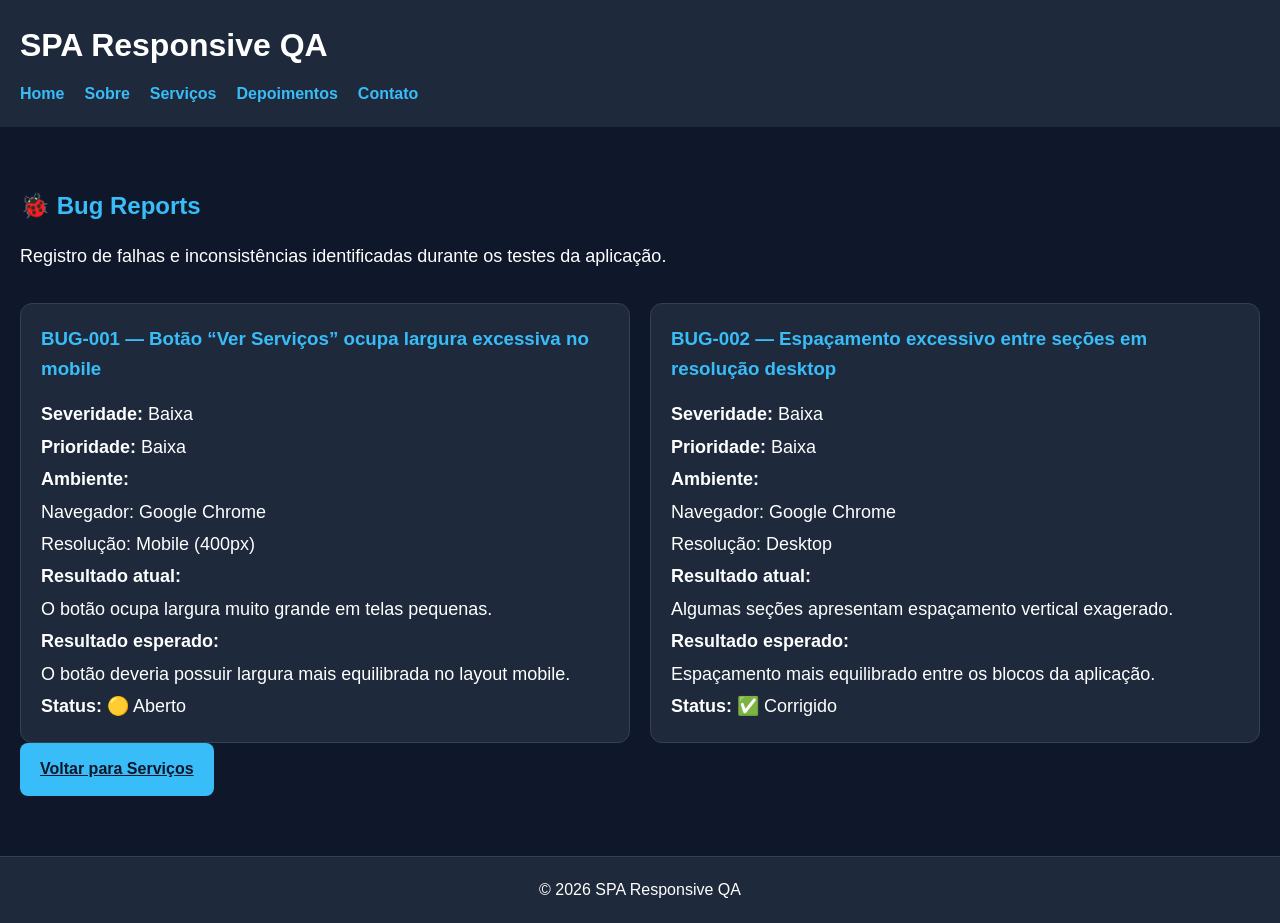
==== bugs.html @ 29309d82 "feat: cria página HTML para bug reports" ====
<!DOCTYPE html>
<html lang="pt-BR">
<head>
    <meta charset="UTF-8">
    <meta name="viewport" content="width=device-width, initial-scale=1.0">
    <title>Bug Reports | SPA Responsive QA</title>
    <link rel="stylesheet" href="style.css">
</head>
<body>

    <header>
        <h1>SPA Responsive QA</h1>

        <nav>
            <ul>
                <li><a href="index.html#home">Home</a></li>
                <li><a href="index.html#sobre">Sobre</a></li>
                <li><a href="index.html#servicos">Serviços</a></li>
                <li><a href="index.html#depoimentos">Depoimentos</a></li>
                <li><a href="index.html#contato">Contato</a></li>
            </ul>
        </nav>
    </header>

    <section>
        <h2>🐞 Bug Reports</h2>
        <p>Registro de falhas e inconsistências identificadas durante os testes da aplicação.</p>

        <div class="cards-container">

            <div class="card">
                <h3>BUG-001 — Botão “Ver Serviços” ocupa largura excessiva no mobile</h3>

                <p><strong>Severidade:</strong> Baixa</p>
                <p><strong>Prioridade:</strong> Baixa</p>

                <p><strong>Ambiente:</strong></p>
                <p>Navegador: Google Chrome</p>
                <p>Resolução: Mobile (400px)</p>

                <p><strong>Resultado atual:</strong></p>
                <p>O botão ocupa largura muito grande em telas pequenas.</p>

                <p><strong>Resultado esperado:</strong></p>
                <p>O botão deveria possuir largura mais equilibrada no layout mobile.</p>

                <p><strong>Status:</strong> 🟡 Aberto</p>
            </div>

            <div class="card">
                <h3>BUG-002 — Espaçamento excessivo entre seções em resolução desktop</h3>

                <p><strong>Severidade:</strong> Baixa</p>
                <p><strong>Prioridade:</strong> Baixa</p>

                <p><strong>Ambiente:</strong></p>
                <p>Navegador: Google Chrome</p>
                <p>Resolução: Desktop</p>

                <p><strong>Resultado atual:</strong></p>
                <p>Algumas seções apresentam espaçamento vertical exagerado.</p>

                <p><strong>Resultado esperado:</strong></p>
                <p>Espaçamento mais equilibrado entre os blocos da aplicação.</p>

                <p><strong>Status:</strong> ✅ Corrigido</p>
            </div>

        </div>

        <p>
            <a href="index.html#servicos" class="botao">
                Voltar para Serviços
            </a>
        </p>
    </section>

    <footer>
        <p>© 2026 SPA Responsive QA</p>
    </footer>

    <script src="script.js"></script>
</body>
</html>
---- style.css ----
* {
  margin: 0;
  padding: 0;
  box-sizing: border-box;
}

body {
  font-family: Arial, sans-serif;
  background-color: #0f172a;
  color: white;
  line-height: 1.6;
}

header {
  background-color: #1e293b;
  padding: 20px;
  position: sticky;
  top: 0;
}

header h1 {
  margin-bottom: 10px;
}

nav ul {
  display: flex;
  gap: 20px;
  list-style: none;
}

nav a {
  color: #38bdf8;
  text-decoration: none;
  font-weight: bold;
  transition: 0.3s;
  }

nav a:hover {
  color: #ffffff;
}

section {
  padding: 60px 20px;
  border-bottom: 1px solid #334155;

  display: flex;
  flex-direction: column;
  justify-content: center;
  scroll-margin-top: 120px;
}

section h2 {
  margin-bottom: 15px;
  color: #38bdf8;
}

footer {
  text-align: center;
  padding: 20px;
  background-color: #1e293b;
}

html {
    scroll-behavior: smooth;
}

section p {
    max-width: 900px;
    line-height: 1.8;
    font-size: 18px;
}

section:hover {
    background-color: #0b1733;
    transition: 0.3s;
}

@media (max-width: 768px) {

    header h1 {
        font-size: 32px;
    }

    nav ul {
        flex-direction: column;
        gap: 10px;
    }

    section {
        padding: 40px 15px;
    }

    section p {
        font-size: 16px;
    }
}

.botao {
    background-color: #38bdf8;
    color: #0f172a;
    border: none;
    padding: 12px 20px;
    border-radius: 8px;
    font-size: 16px;
    font-weight: bold;
    cursor: pointer;
    transition: 0.3s;
     display: inline-block;
}

.botao:hover {
    background-color: #ffffff;
}

.cards-container {
    display: flex;
    gap: 20px;
    margin-top: 30px;
    flex-wrap: wrap;
}

.card {
    background-color: #1e293b;
    padding: 20px;
    border-radius: 12px;
    flex: 1;
    min-width: 250px;
    transition: 0.3s;
    border: 1px solid #334155;
}

.card:hover {
    transform: translateY(-5px);
    background-color: #273549;
}

.card h3 {
    color: #38bdf8;
    margin-bottom: 15px;
}

#home {
    min-height: auto;
}

#home h2 {
    font-size: 48px;
    max-width: 700px;
    line-height: 1.2;
}

#home p {
    max-width: 700px;
    margin: 20px 0;
}

section {
    scroll-margin-top: 120px;
}

@media (max-width: 768px) {
    section {
        scroll-margin-top: 235px;
    }
}
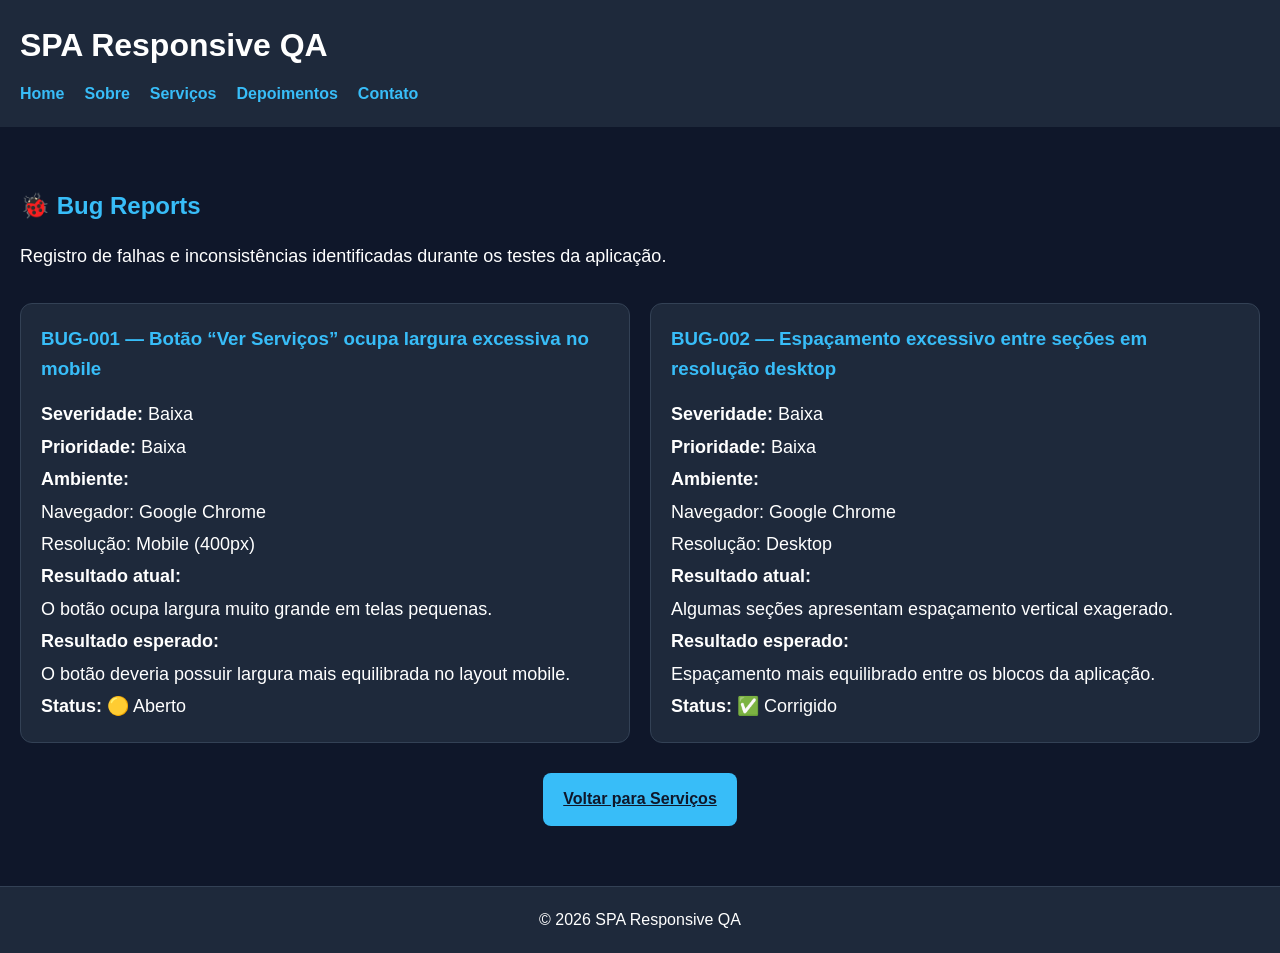
==== commit dc9b3e2e: "style: centraliza botão de navegação nas páginas QA" ====
--- a/bugs.html
+++ b/bugs.html
@@ -26,7 +26,7 @@
         <h2>🐞 Bug Reports</h2>
         <p>Registro de falhas e inconsistências identificadas durante os testes da aplicação.</p>
 
-        <div class="cards-container">
+        <div class="cards-container cards-centralizados">
 
             <div class="card">
                 <h3>BUG-001 — Botão “Ver Serviços” ocupa largura excessiva no mobile</h3>
@@ -68,7 +68,7 @@
 
         </div>
 
-        <p>
+        <p class="botao-container">
             <a href="index.html#servicos" class="botao">
                 Voltar para Serviços
             </a>
--- a/style.css
+++ b/style.css
@@ -1,63 +1,63 @@
 * {
-  margin: 0;
-  padding: 0;
-  box-sizing: border-box;
+    margin: 0;
+    padding: 0;
+    box-sizing: border-box;
 }
 
 body {
-  font-family: Arial, sans-serif;
-  background-color: #0f172a;
-  color: white;
-  line-height: 1.6;
+    font-family: Arial, sans-serif;
+    background-color: #0f172a;
+    color: white;
+    line-height: 1.6;
 }
 
 header {
-  background-color: #1e293b;
-  padding: 20px;
-  position: sticky;
-  top: 0;
+    background-color: #1e293b;
+    padding: 20px;
+    position: sticky;
+    top: 0;
 }
 
 header h1 {
-  margin-bottom: 10px;
+    margin-bottom: 10px;
 }
 
 nav ul {
-  display: flex;
-  gap: 20px;
-  list-style: none;
+    display: flex;
+    gap: 20px;
+    list-style: none;
 }
 
 nav a {
-  color: #38bdf8;
-  text-decoration: none;
-  font-weight: bold;
-  transition: 0.3s;
-  }
+    color: #38bdf8;
+    text-decoration: none;
+    font-weight: bold;
+    transition: 0.3s;
+}
 
 nav a:hover {
-  color: #ffffff;
+    color: #ffffff;
 }
 
 section {
-  padding: 60px 20px;
-  border-bottom: 1px solid #334155;
+    padding: 60px 20px;
+    border-bottom: 1px solid #334155;
 
-  display: flex;
-  flex-direction: column;
-  justify-content: center;
-  scroll-margin-top: 120px;
+    display: flex;
+    flex-direction: column;
+    justify-content: center;
+    scroll-margin-top: 120px;
 }
 
 section h2 {
-  margin-bottom: 15px;
-  color: #38bdf8;
+    margin-bottom: 15px;
+    color: #38bdf8;
 }
 
 footer {
-  text-align: center;
-  padding: 20px;
-  background-color: #1e293b;
+    text-align: center;
+    padding: 20px;
+    background-color: #1e293b;
 }
 
 html {
@@ -82,8 +82,19 @@
     }
 
     nav ul {
-        flex-direction: column;
-        gap: 10px;
+        flex-direction: row;
+        gap: 20px;
+        overflow-x: auto;
+        white-space: nowrap;
+        padding-bottom: 10px;
+    }
+
+    nav {
+        overflow-x: auto;
+    }
+
+    nav a {
+        font-size: 16px;
     }
 
     section {
@@ -105,8 +116,16 @@
     font-weight: bold;
     cursor: pointer;
     transition: 0.3s;
-     display: inline-block;
+    display: inline-block;
 }
+
+.botao-container {
+    width: 100%;
+    max-width: none;
+    display: flex;
+    justify-content: center;
+    margin-top: 30px;
+    }
 
 .botao:hover {
     background-color: #ffffff;
@@ -117,6 +136,7 @@
     gap: 20px;
     margin-top: 30px;
     flex-wrap: wrap;
+    justify-content: center;
 }
 
 .card {
@@ -127,6 +147,14 @@
     min-width: 250px;
     transition: 0.3s;
     border: 1px solid #334155;
+   }
+
+   .cards-centralizados {
+    justify-content: center;
+}
+
+.card-centralizado {
+    text-align: center;
 }
 
 .card:hover {
@@ -160,6 +188,6 @@
 
 @media (max-width: 768px) {
     section {
-        scroll-margin-top: 235px;
+        scroll-margin-top: 120px;
     }
 }
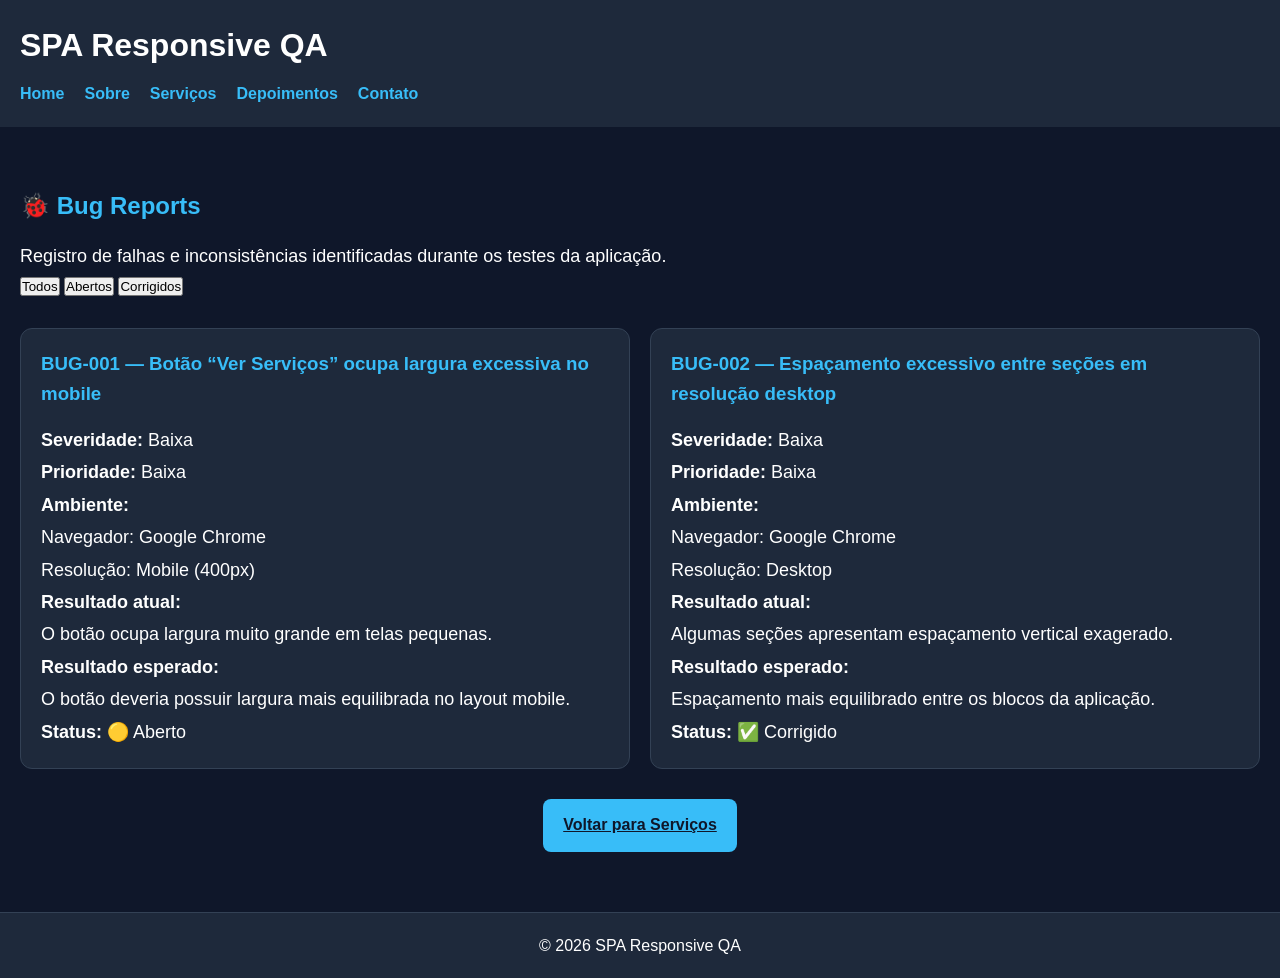
==== commit c81cc303: "feat: adiciona filtro dinâmico de bug reports" ====
--- a/bugs.html
+++ b/bugs.html
@@ -1,11 +1,13 @@
 <!DOCTYPE html>
 <html lang="pt-BR">
+
 <head>
     <meta charset="UTF-8">
     <meta name="viewport" content="width=device-width, initial-scale=1.0">
     <title>Bug Reports | SPA Responsive QA</title>
     <link rel="stylesheet" href="style.css">
 </head>
+
 <body>
 
     <header>
@@ -26,9 +28,15 @@
         <h2>🐞 Bug Reports</h2>
         <p>Registro de falhas e inconsistências identificadas durante os testes da aplicação.</p>
 
+        <div class="filtros">
+            <button onclick="filtrarBugs('todos')">Todos</button>
+            <button onclick="filtrarBugs('aberto')">Abertos</button>
+            <button onclick="filtrarBugs('corrigido')">Corrigidos</button>
+        </div>
+
         <div class="cards-container cards-centralizados">
 
-            <div class="card">
+            <div class="card bug-card" data-status="aberto">
                 <h3>BUG-001 — Botão “Ver Serviços” ocupa largura excessiva no mobile</h3>
 
                 <p><strong>Severidade:</strong> Baixa</p>
@@ -47,7 +55,7 @@
                 <p><strong>Status:</strong> 🟡 Aberto</p>
             </div>
 
-            <div class="card">
+            <div class="card bug-card" data-status="corrigido">
                 <h3>BUG-002 — Espaçamento excessivo entre seções em resolução desktop</h3>
 
                 <p><strong>Severidade:</strong> Baixa</p>
@@ -81,4 +89,5 @@
 
     <script src="script.js"></script>
 </body>
+
 </html>
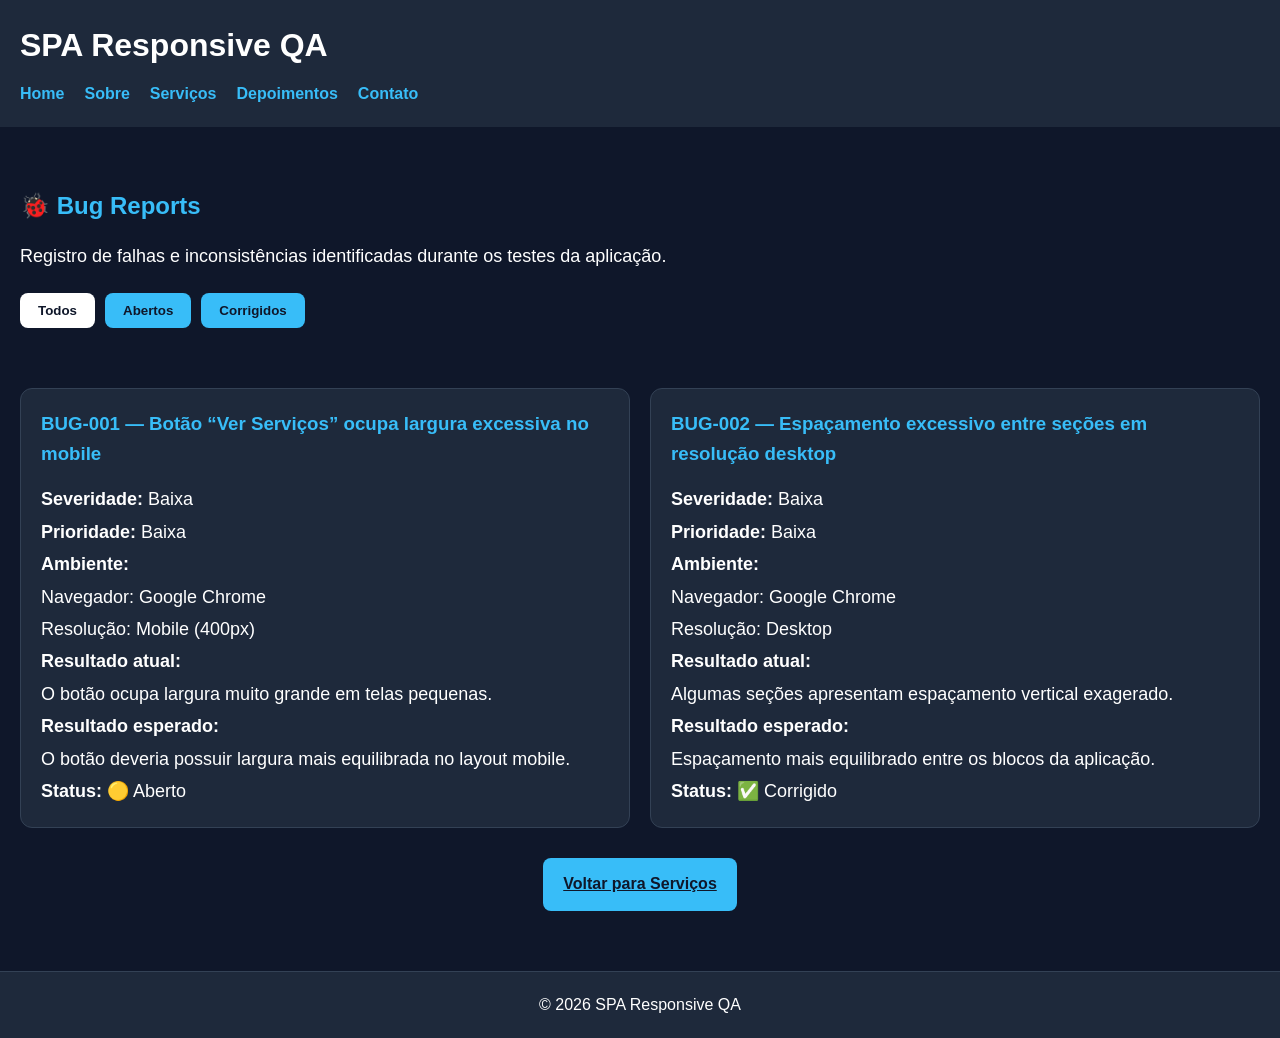
==== commit 8dd8cb47: "feat: adiciona filtros interativos e estado ativo nos bug reports" ====
--- a/bugs.html
+++ b/bugs.html
@@ -29,9 +29,9 @@
         <p>Registro de falhas e inconsistências identificadas durante os testes da aplicação.</p>
 
         <div class="filtros">
-            <button onclick="filtrarBugs('todos')">Todos</button>
-            <button onclick="filtrarBugs('aberto')">Abertos</button>
-            <button onclick="filtrarBugs('corrigido')">Corrigidos</button>
+            <button class="filtro-btn ativo" onclick="filtrarBugs('todos', this)">Todos</button>
+            <button class="filtro-btn" onclick="filtrarBugs('aberto', this)">Abertos</button>
+            <button class="filtro-btn" onclick="filtrarBugs('corrigido', this)">Corrigidos</button>
         </div>
 
         <div class="cards-container cards-centralizados">
--- a/style.css
+++ b/style.css
@@ -190,4 +190,31 @@
     section {
         scroll-margin-top: 120px;
     }
+}
+
+.filtros {
+    display: flex;
+    gap: 10px;
+    margin: 20px 0 30px;
+    flex-wrap: wrap;
+}
+
+.filtros button {
+    background-color: #38bdf8;
+    color: #0f172a;
+    border: none;
+    padding: 10px 18px;
+    border-radius: 8px;
+    font-weight: bold;
+    cursor: pointer;
+    transition: 0.3s;
+}
+
+.filtros button:hover {
+    background-color: #ffffff;
+}
+
+.filtro-btn.ativo {
+    background-color: #ffffff;
+    color: #0f172a;
 }
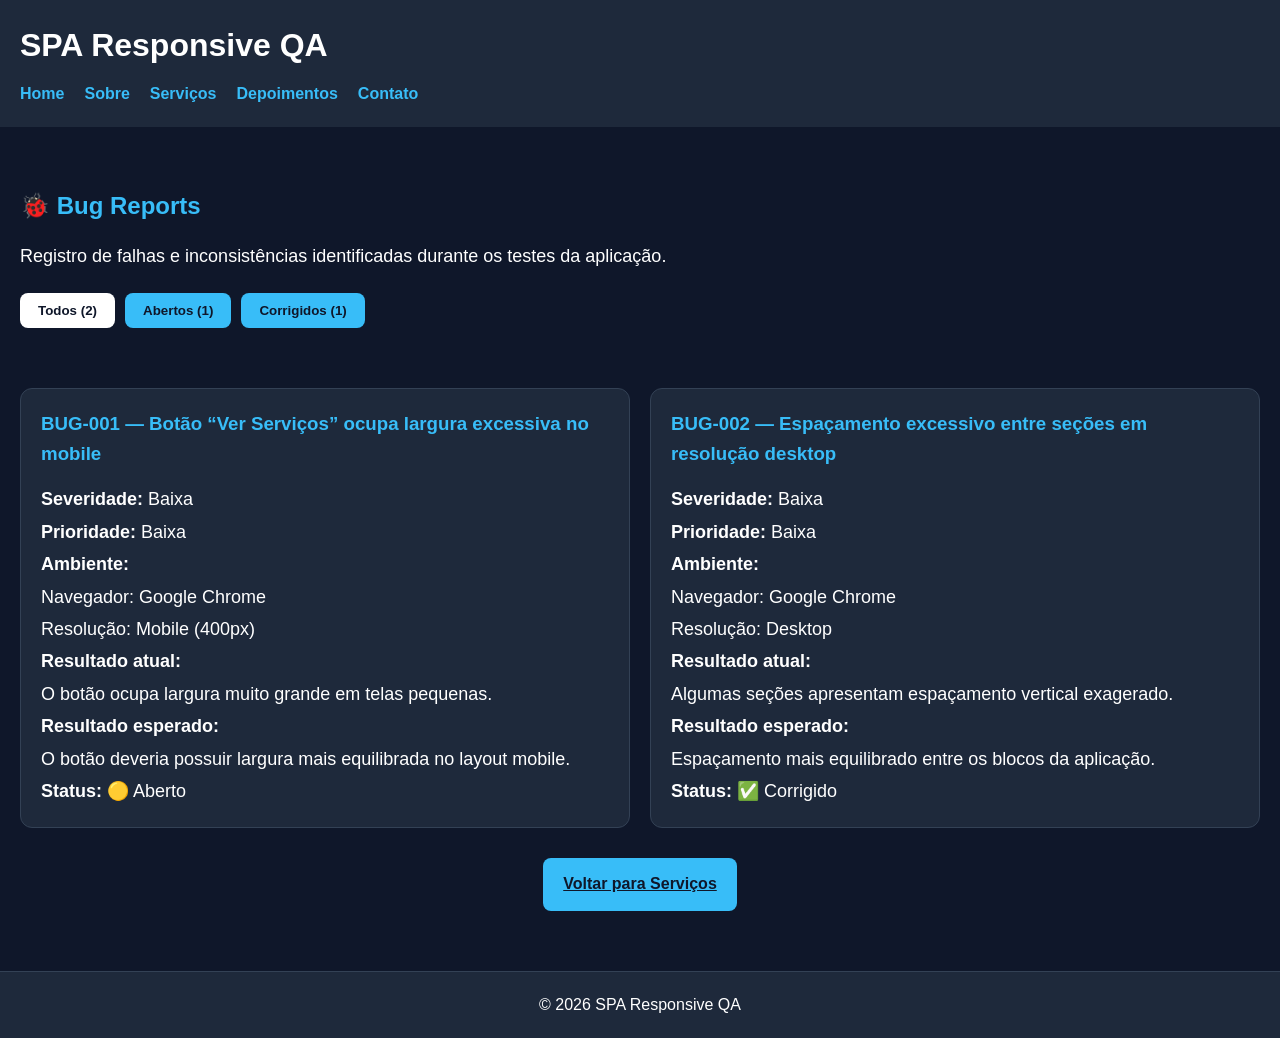
==== commit 38cdd2fa: "feat: adiciona contadores dinâmicos nos filtros de bugs" ====
--- a/bugs.html
+++ b/bugs.html
@@ -29,10 +29,23 @@
         <p>Registro de falhas e inconsistências identificadas durante os testes da aplicação.</p>
 
         <div class="filtros">
-            <button class="filtro-btn ativo" onclick="filtrarBugs('todos', this)">Todos</button>
-            <button class="filtro-btn" onclick="filtrarBugs('aberto', this)">Abertos</button>
-            <button class="filtro-btn" onclick="filtrarBugs('corrigido', this)">Corrigidos</button>
-        </div>
+
+    <button class="filtro-btn ativo"
+        onclick="filtrarBugs('todos', this)">
+        Todos (<span id="count-todos">0</span>)
+    </button>
+
+    <button class="filtro-btn"
+        onclick="filtrarBugs('aberto', this)">
+        Abertos (<span id="count-abertos">0</span>)
+    </button>
+
+    <button class="filtro-btn"
+        onclick="filtrarBugs('corrigido', this)">
+        Corrigidos (<span id="count-corrigidos">0</span>)
+    </button>
+
+</div>
 
         <div class="cards-container cards-centralizados">
 
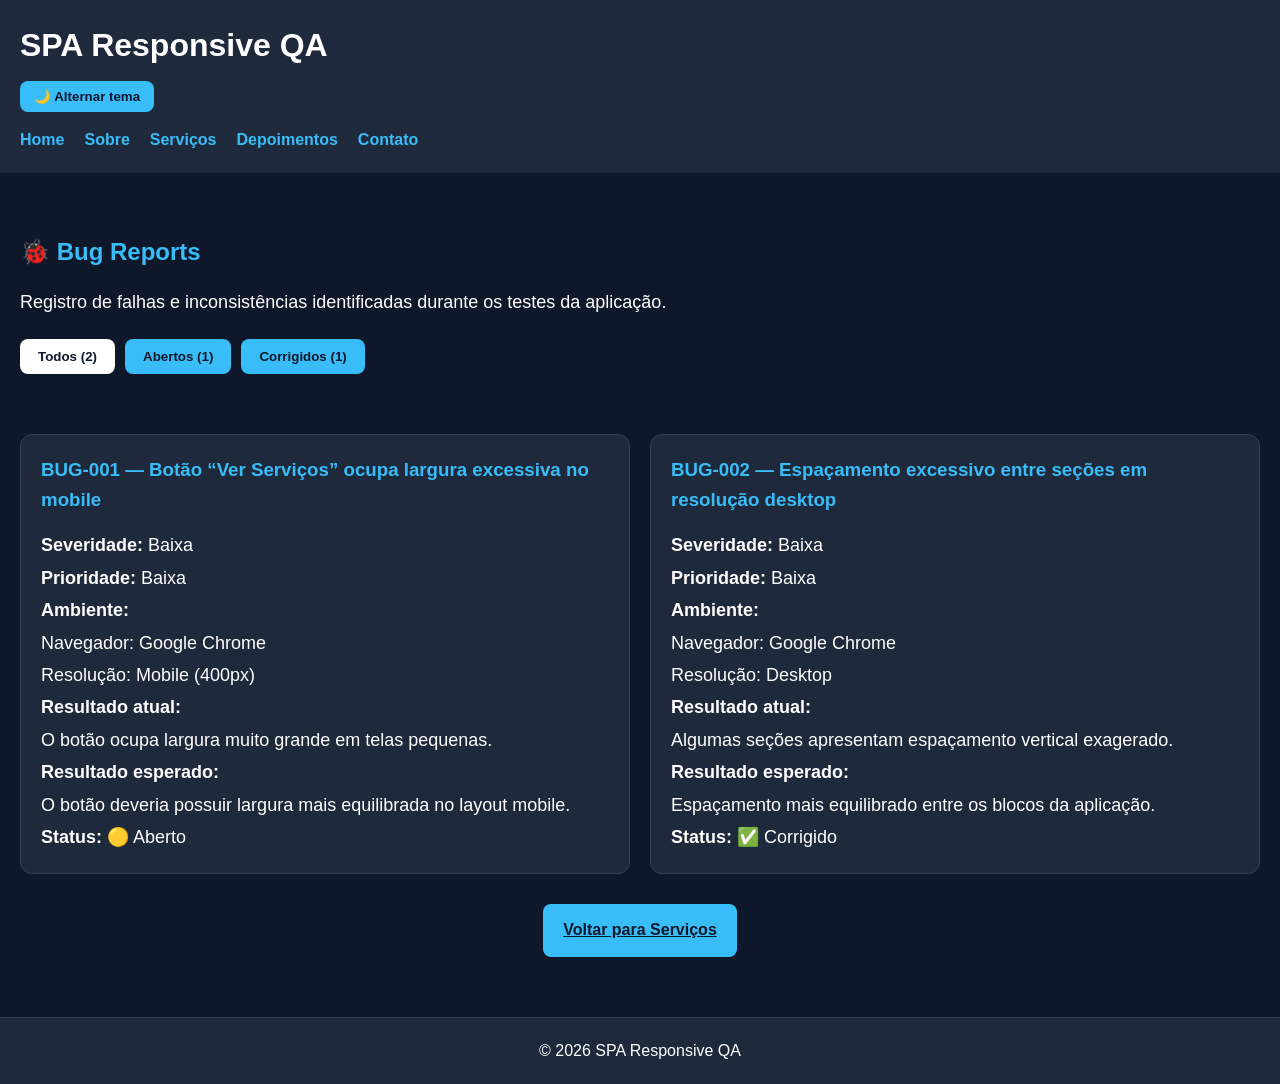
==== commit d132504e: "feat: adiciona dark/light mode com persistência entre páginas" ====
--- a/bugs.html
+++ b/bugs.html
@@ -12,6 +12,10 @@
 
     <header>
         <h1>SPA Responsive QA</h1>
+
+        <button id="toggle-theme" class="botao-tema">
+            🌙 Alternar tema
+        </button>
 
         <nav>
             <ul>
@@ -30,22 +34,19 @@
 
         <div class="filtros">
 
-    <button class="filtro-btn ativo"
-        onclick="filtrarBugs('todos', this)">
-        Todos (<span id="count-todos">0</span>)
-    </button>
+            <button class="filtro-btn ativo" onclick="filtrarBugs('todos', this)">
+                Todos (<span id="count-todos">0</span>)
+            </button>
 
-    <button class="filtro-btn"
-        onclick="filtrarBugs('aberto', this)">
-        Abertos (<span id="count-abertos">0</span>)
-    </button>
+            <button class="filtro-btn" onclick="filtrarBugs('aberto', this)">
+                Abertos (<span id="count-abertos">0</span>)
+            </button>
 
-    <button class="filtro-btn"
-        onclick="filtrarBugs('corrigido', this)">
-        Corrigidos (<span id="count-corrigidos">0</span>)
-    </button>
+            <button class="filtro-btn" onclick="filtrarBugs('corrigido', this)">
+                Corrigidos (<span id="count-corrigidos">0</span>)
+            </button>
 
-</div>
+        </div>
 
         <div class="cards-container cards-centralizados">
 
--- a/style.css
+++ b/style.css
@@ -119,6 +119,22 @@
     display: inline-block;
 }
 
+.botao-tema {
+    background-color: #38bdf8;
+    color: #0f172a;
+    border: none;
+    padding: 8px 14px;
+    border-radius: 8px;
+    font-weight: bold;
+    cursor: pointer;
+    margin-bottom: 15px;
+    transition: 0.3s;
+}
+
+.botao-tema:hover {
+    background-color: #ffffff;
+}
+
 .botao-container {
     width: 100%;
     max-width: none;
@@ -217,4 +233,75 @@
 .filtro-btn.ativo {
     background-color: #ffffff;
     color: #0f172a;
+}
+
+.light-mode {
+    background-color: #f4f7fb;
+    color: #0f172a;
+}
+
+.light-mode header {
+    background-color: #dbeafe;
+}
+
+.light-mode section {
+    border-color: #cbd5e1;
+}
+
+.light-mode .card {
+    background-color: #ffffff;
+    color: #0f172a;
+    border: 1px solid #cbd5e1;
+}
+
+.light-mode h1,
+.light-mode h2,
+.light-mode h3 {
+    color: #2563eb;
+}
+
+.light-mode p,
+.light-mode li {
+    color: #1e293b;
+}
+
+.light-mode nav a {
+    color: #2563eb;
+}
+
+.light-mode .botao,
+.light-mode .botao-tema,
+.light-mode .filtro-btn {
+    background-color: #2563eb;
+    color: white;
+}
+
+.light-mode .botao:hover,
+.light-mode .botao-tema:hover,
+.light-mode .filtro-btn:hover {
+    background-color: #1d4ed8;
+}
+
+.light-mode section:hover {
+    background-color: #f4f7fb;
+}
+
+.light-mode #home:hover {
+    background-color: #f4f7fb;
+}
+
+.light-mode .card:hover {
+    background-color: #ffffff;
+}
+
+.card a:visited,
+.card-link:visited,
+.card-link p:visited {
+    color: #38bdf8;
+}
+
+body:not(.light-mode) .card a:hover,
+body:not(.light-mode) .card-link:hover,
+body:not(.light-mode) .card-link:hover p {
+    color: #ffffff;
 }
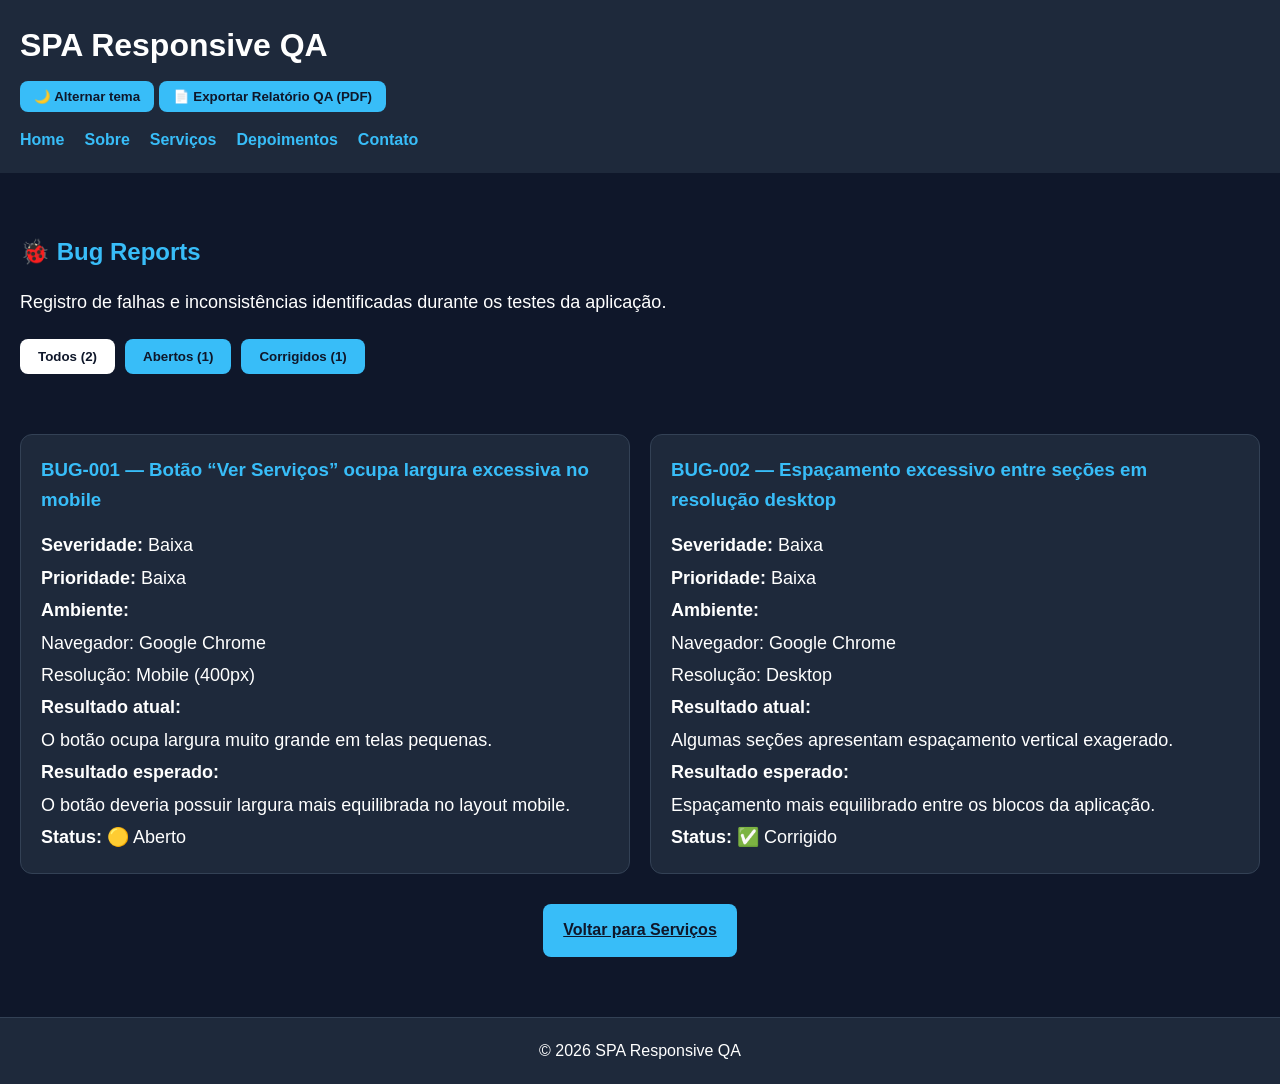
==== commit facdb5a0: "feat: adiciona botão para exportar PDF na página bugs.html" ====
--- a/bugs.html
+++ b/bugs.html
@@ -9,97 +9,106 @@
 </head>
 
 <body>
+    <div id="relatorio-qa">
+        <header>
+            <h1>SPA Responsive QA</h1>
 
-    <header>
-        <h1>SPA Responsive QA</h1>
+            <div class="header-buttons">
 
-        <button id="toggle-theme" class="botao-tema">
-            🌙 Alternar tema
-        </button>
+                <button id="toggle-theme" class="botao-tema">
+                    🌙 Alternar tema
+                </button>
 
-        <nav>
-            <ul>
-                <li><a href="index.html#home">Home</a></li>
-                <li><a href="index.html#sobre">Sobre</a></li>
-                <li><a href="index.html#servicos">Serviços</a></li>
-                <li><a href="index.html#depoimentos">Depoimentos</a></li>
-                <li><a href="index.html#contato">Contato</a></li>
-            </ul>
-        </nav>
-    </header>
+                <button id="exportarRelatorioBtn" class="botao-tema">
+                    📄 Exportar Relatório QA (PDF)
+                </button>
 
-    <section>
-        <h2>🐞 Bug Reports</h2>
-        <p>Registro de falhas e inconsistências identificadas durante os testes da aplicação.</p>
+            </div>
+            <nav>
+                <ul>
+                    <li><a href="index.html#home">Home</a></li>
+                    <li><a href="index.html#sobre">Sobre</a></li>
+                    <li><a href="index.html#servicos">Serviços</a></li>
+                    <li><a href="index.html#depoimentos">Depoimentos</a></li>
+                    <li><a href="index.html#contato">Contato</a></li>
+                </ul>
+            </nav>
+        </header>
 
-        <div class="filtros">
+        <section>
+            <h2>🐞 Bug Reports</h2>
+            <p>Registro de falhas e inconsistências identificadas durante os testes da aplicação.</p>
 
-            <button class="filtro-btn ativo" onclick="filtrarBugs('todos', this)">
-                Todos (<span id="count-todos">0</span>)
-            </button>
+            <div class="filtros">
 
-            <button class="filtro-btn" onclick="filtrarBugs('aberto', this)">
-                Abertos (<span id="count-abertos">0</span>)
-            </button>
+                <button class="filtro-btn ativo" onclick="filtrarBugs('todos', this)">
+                    Todos (<span id="count-todos">0</span>)
+                </button>
 
-            <button class="filtro-btn" onclick="filtrarBugs('corrigido', this)">
-                Corrigidos (<span id="count-corrigidos">0</span>)
-            </button>
+                <button class="filtro-btn" onclick="filtrarBugs('aberto', this)">
+                    Abertos (<span id="count-abertos">0</span>)
+                </button>
 
-        </div>
+                <button class="filtro-btn" onclick="filtrarBugs('corrigido', this)">
+                    Corrigidos (<span id="count-corrigidos">0</span>)
+                </button>
 
-        <div class="cards-container cards-centralizados">
-
-            <div class="card bug-card" data-status="aberto">
-                <h3>BUG-001 — Botão “Ver Serviços” ocupa largura excessiva no mobile</h3>
-
-                <p><strong>Severidade:</strong> Baixa</p>
-                <p><strong>Prioridade:</strong> Baixa</p>
-
-                <p><strong>Ambiente:</strong></p>
-                <p>Navegador: Google Chrome</p>
-                <p>Resolução: Mobile (400px)</p>
-
-                <p><strong>Resultado atual:</strong></p>
-                <p>O botão ocupa largura muito grande em telas pequenas.</p>
-
-                <p><strong>Resultado esperado:</strong></p>
-                <p>O botão deveria possuir largura mais equilibrada no layout mobile.</p>
-
-                <p><strong>Status:</strong> 🟡 Aberto</p>
             </div>
 
-            <div class="card bug-card" data-status="corrigido">
-                <h3>BUG-002 — Espaçamento excessivo entre seções em resolução desktop</h3>
+            <div class="cards-container cards-centralizados">
 
-                <p><strong>Severidade:</strong> Baixa</p>
-                <p><strong>Prioridade:</strong> Baixa</p>
+                <div class="card bug-card" data-status="aberto">
+                    <h3>BUG-001 — Botão “Ver Serviços” ocupa largura excessiva no mobile</h3>
 
-                <p><strong>Ambiente:</strong></p>
-                <p>Navegador: Google Chrome</p>
-                <p>Resolução: Desktop</p>
+                    <p><strong>Severidade:</strong> Baixa</p>
+                    <p><strong>Prioridade:</strong> Baixa</p>
 
-                <p><strong>Resultado atual:</strong></p>
-                <p>Algumas seções apresentam espaçamento vertical exagerado.</p>
+                    <p><strong>Ambiente:</strong></p>
+                    <p>Navegador: Google Chrome</p>
+                    <p>Resolução: Mobile (400px)</p>
 
-                <p><strong>Resultado esperado:</strong></p>
-                <p>Espaçamento mais equilibrado entre os blocos da aplicação.</p>
+                    <p><strong>Resultado atual:</strong></p>
+                    <p>O botão ocupa largura muito grande em telas pequenas.</p>
 
-                <p><strong>Status:</strong> ✅ Corrigido</p>
+                    <p><strong>Resultado esperado:</strong></p>
+                    <p>O botão deveria possuir largura mais equilibrada no layout mobile.</p>
+
+                    <p><strong>Status:</strong> 🟡 Aberto</p>
+                </div>
+
+                <div class="card bug-card" data-status="corrigido">
+                    <h3>BUG-002 — Espaçamento excessivo entre seções em resolução desktop</h3>
+
+                    <p><strong>Severidade:</strong> Baixa</p>
+                    <p><strong>Prioridade:</strong> Baixa</p>
+
+                    <p><strong>Ambiente:</strong></p>
+                    <p>Navegador: Google Chrome</p>
+                    <p>Resolução: Desktop</p>
+
+                    <p><strong>Resultado atual:</strong></p>
+                    <p>Algumas seções apresentam espaçamento vertical exagerado.</p>
+
+                    <p><strong>Resultado esperado:</strong></p>
+                    <p>Espaçamento mais equilibrado entre os blocos da aplicação.</p>
+
+                    <p><strong>Status:</strong> ✅ Corrigido</p>
+                </div>
+
             </div>
 
-        </div>
+            <p class="botao-container">
+                <a href="index.html#servicos" class="botao">
+                    Voltar para Serviços
+                </a>
+            </p>
+        </section>
 
-        <p class="botao-container">
-            <a href="index.html#servicos" class="botao">
-                Voltar para Serviços
-            </a>
-        </p>
-    </section>
+        <footer>
+            <p>© 2026 SPA Responsive QA</p>
+        </footer>
 
-    <footer>
-        <p>© 2026 SPA Responsive QA</p>
-    </footer>
+    </div>
 
     <script src="script.js"></script>
 </body>
--- a/style.css
+++ b/style.css
@@ -141,7 +141,7 @@
     display: flex;
     justify-content: center;
     margin-top: 30px;
-    }
+}
 
 .botao:hover {
     background-color: #ffffff;
@@ -163,9 +163,9 @@
     min-width: 250px;
     transition: 0.3s;
     border: 1px solid #334155;
-   }
-
-   .cards-centralizados {
+}
+
+.cards-centralizados {
     justify-content: center;
 }
 
@@ -304,4 +304,154 @@
 body:not(.light-mode) .card-link:hover,
 body:not(.light-mode) .card-link:hover p {
     color: #ffffff;
+}
+
+body:not(.light-mode) .botao {
+    background-color: #38bdf8;
+    color: #0f172a;
+}
+
+body:not(.light-mode) .botao:hover {
+    background-color: #ffffff;
+    color: #0f172a;
+}
+
+/* Centralizar botões do Dashboard QA */
+.dashboard-botoes {
+    display: flex;
+    justify-content: center;
+    gap: 1rem;
+    flex-wrap: wrap;
+    margin-bottom: 2rem;
+}
+
+/* --- Estilos para a Barra de Progresso Animada --- */
+
+/* Container da barra de progresso: uma "trilha" de fundo */
+.progress-bar-container {
+    width: 100%;
+    background-color: #e0e0e0;
+    /* Cor do fundo da trilha */
+    border-radius: 25px;
+    /* Bordas arredondadas */
+    margin: 20px 0;
+    /* Espaçamento vertical */
+    overflow: hidden;
+    /* Garante que a barra interna não vaze */
+    box-shadow: inset 0 1px 3px rgba(0, 0, 0, 0.2);
+    /* Sombra interna sutil */
+}
+
+/* A barra de progresso que vai crescer */
+.progress-bar-fill {
+    width: 0%;
+    /* Começa em 0% de largura */
+    height: 25px;
+    /* Altura da barra */
+    background: linear-gradient(to right, #dbeafe, #1d4ed8);
+    /* 🌟 Degradê de azul claro para escuro 🌟 */
+    border-radius: 25px;
+    /* Mantém as bordas arredondadas */
+    transition: width 0.5s ease-out;
+    /* 🔥 A MÁGICA ACONTECE AQUI 🔥 */
+    /* A propriedade 'width' terá uma transição suave */
+    display: flex;
+    align-items: center;
+    justify-content: flex-end;
+    padding-right: 10px;
+    box-sizing: border-box;
+    color: white;
+    font-size: 12px;
+    font-weight: bold;
+}
+
+/* --- Centralização do Assistente QA --- */
+
+#qa-flow {
+    text-align: center;
+}
+
+#qa-flow button,
+#qa-flow .botao {
+    display: inline-block;
+    margin: 8px;
+}
+
+/* Centralização forçada para pergunta e contador */
+#pergunta-qa,
+#progresso-qa {
+    text-align: center !important;
+    width: 100% !important;
+    display: block !important;
+    margin-left: auto !important;
+    margin-right: auto !important;
+}
+
+/* ===== UTILITÁRIO PARA ESCONDER ELEMENTOS NO PDF ===== */
+.no-pdf {
+    display: none !important;
+}
+
+@media print {
+    /* Esconde elementos desnecessários */
+    #exportarRelatorioBtn,
+    .botao-tema,
+    .botao-exportar,
+    nav,
+    .header-buttons,
+    .dashboard-botoes,
+    #toggle-theme {
+        display: none !important;
+    }
+
+    /* Força impressão com cores originais */
+    body, #relatorio-qa {
+        -webkit-print-color-adjust: exact;
+        print-color-adjust: exact;
+        margin: 0;
+        padding: 0.5cm;
+        width: 100%;
+        font-size: 12pt;
+    }
+
+    /* Ajusta dashboard para caber no papel */
+    #dashboard-qa,
+    .cards-container,
+    .dashboard-card {
+        width: 100% !important;
+        max-width: 100% !important;
+        margin: 0 auto !important;
+        padding: 0 !important;
+    }
+
+    .cards-container {
+        display: flex !important;
+        flex-wrap: wrap !important;
+        justify-content: space-between !important;
+    }
+
+    .dashboard-card {
+        flex: 1 1 45% !important;
+        margin: 10px !important;
+        page-break-inside: avoid;
+    }
+
+    canvas {
+        width: 100% !important;
+        height: auto !important;
+        max-height: 300px !important;
+    }
+
+    .card, section, canvas {
+        page-break-inside: avoid;
+    }
+
+    section, .card, .dashboard-card {
+        overflow: visible !important;
+        word-wrap: break-word !important;
+    }
+
+    #dashboard-qa {
+        page-break-inside: avoid;
+    }
 }
